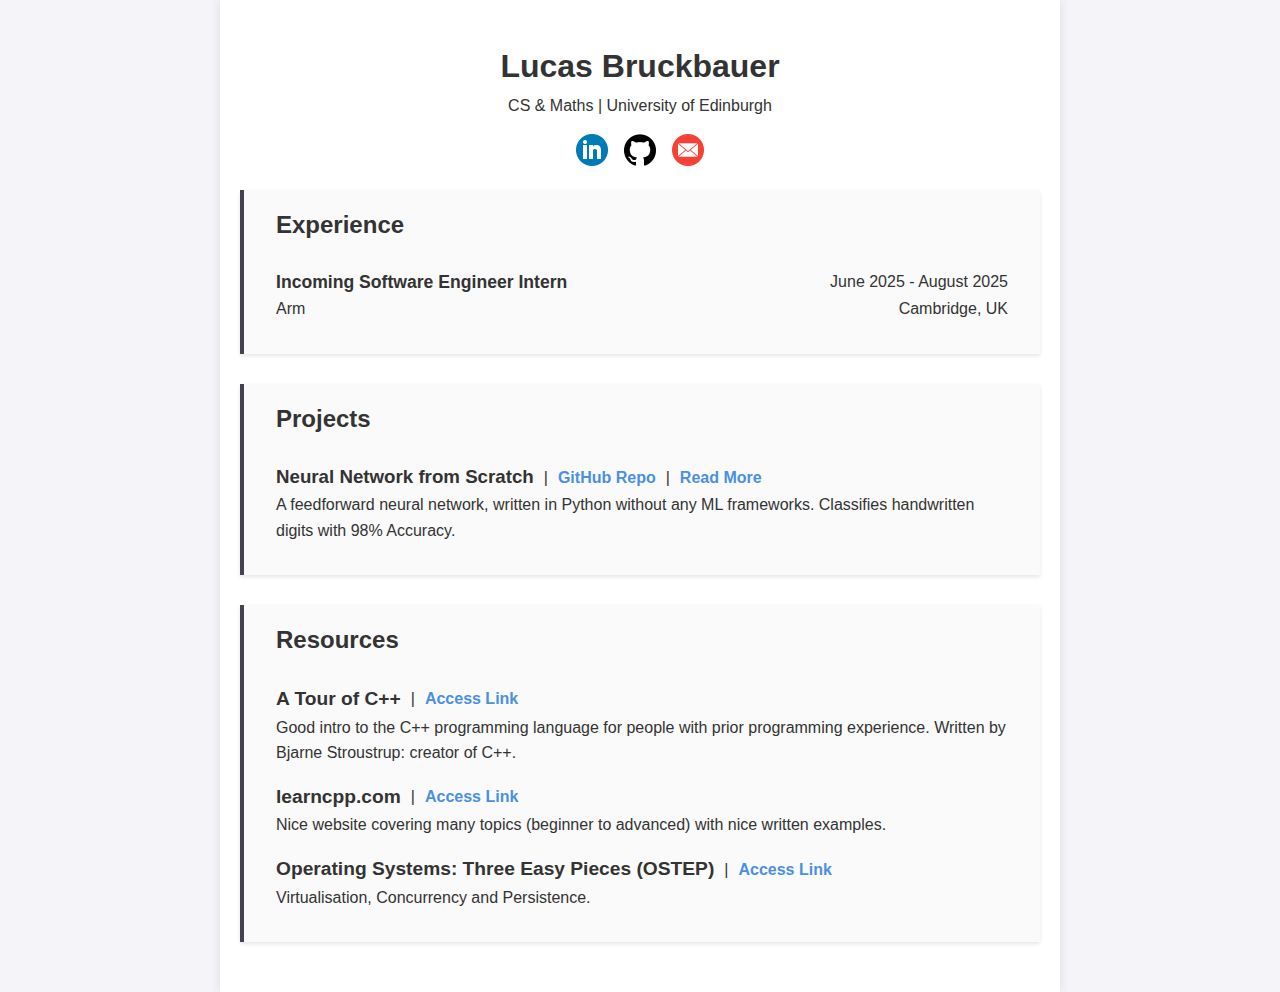
==== index.html @ 79fe23b5 "Website Upload" ====
<!DOCTYPE html>
<html lang="en">
<head>
    <meta charset="UTF-8">
    <meta name="viewport" content="width=device-width, initial-scale=1.0">
    <title>Lucas Bruckbauer</title>
    <link rel="stylesheet" href="styles.css">
</head>
<body>
    <div class="container">
        <h1>Lucas Bruckbauer</h1>
        <p>CS & Maths | University of Edinburgh</p>
        <div class="social-icons">
            <a href="https://www.linkedin.com/in/lucasbruckbauer" target="_blank">
                <img src="./assets/icons/linkedin-icon.png" alt="LinkedIn" class="icon">
            </a>
            <a href="https://github.com/lucasbruckbauer" target="_blank">
                <img src="./assets/icons/github-icon.png" alt="GitHub" class="icon">
            </a>
            <a href="mailto:lucas.bruckbauer@example.com">
                <img src="./assets/icons/email-icon.png" alt="Email" class="icon">
            </a>
        </div>

        <main>
            <section id="experience">
                <h2>Experience</h2>
                <div class="experience-item">
                    <div class="experience-header">
                        <span class="role">Incoming Software Engineer Intern</span>
                        <span class="date">June 2025 - August 2025</span>
                    </div>
                    <div class="experience-subheader">
                        <span class="company">Arm</span>
                        <span class="location">Cambridge, UK</span>
                    </div>
                </div>
            </section>               

            <section id="projects">
                <h2>Projects</h2>
                <div class="project-item">
                    <div class="project-header">
                        <h3>Neural Network from Scratch</h3> | 
                        <a href="https://github.com/wryzxec/MNIST_NeuralNet" target="_blank">GitHub Repo</a> |
                        <a href="neuralnetproject.html">Read More</a>
                    </div>
                    <p>A feedforward neural network, written in Python without any ML frameworks. Classifies handwritten digits with 98% Accuracy.</p>
                </div>
            </section>

            <section id="resources">
                <h2>Resources</h2>
                <div class="resource-item">
                    <div class="resource-header">
                        <h3>A Tour of C++</h3> | 
                        <a href="https://isocpp.org/tour" target="_blank">Access Link</a>
                    </div>
                    <p>
                        Good intro to the C++ programming language for people with prior programming experience. 
                        Written by Bjarne Stroustrup: creator of C++.
                    </p>
                </div>
                <div class="resource-item">
                    <div class="resource-header">
                        <h3>learncpp.com</h3> | 
                        <a href="https://www.learncpp.com" target="_blank">Access Link</a>
                    </div>
                    <p>
                        Nice website covering many topics (beginner to advanced) with nice written examples.
                    </p>
                </div>

                <div class="resource-item">
                    <div class="resource-header">
                        <h3>Operating Systems: Three Easy Pieces (OSTEP)</h3> | 
                        <a href="https://pages.cs.wisc.edu/~remzi/OSTEP/" target="_blank">Access Link</a>
                    </div>
                    <p>
                        Virtualisation, Concurrency and Persistence.
                    </p>
                </div>
            </section>
        </main>
    </div>
</body>
</html>
---- styles.css ----
/* General Reset */
body {
    margin: 0;
    font-family: Arial, sans-serif;
    line-height: 1.6;
    background-color: #f4f4f9;
    color: #333;
}

/* Container */
.container {
    position: relative;
    max-width: 800px;
    margin: 0 auto;
    padding: 20px;
    background: #fff;
    box-shadow: 0 0 10px rgba(0, 0, 0, 0.1);
    text-align: center;
}

h1 {
    margin-bottom: 0em; /* Reduce the bottom margin of the <h1> */
}

p {
    margin-top: 0em;
}

h2 {
    margin-top: 0em;
    margin-bottom: 1em;
}

/* 
<------------------------------------------------------------------------>
                                Main Page
<------------------------------------------------------------------------>
*/

main {
    text-align: left;
}

/* Icons */
.social-icons {
    margin-top: 1em;
    display: flex;
    justify-content: center;
    gap: 1em;
    margin-bottom: 1em;
}

.social-icons .icon {
    width: 32px;
    height: 32px;
    transition: transform 0.3s ease, opacity 0.3s ease;
}

.social-icons .icon:hover {
    transform: scale(1.1);
    opacity: 0.8;
}

/* Experience Section */
#experience {
    margin-bottom: 30px;
    padding: 1em 2em;
    background-color: #fafafa;
    border-left: 4px solid #46414E;
    box-shadow: 0 2px 4px rgba(0, 0, 0, 0.1);
}

.experience-item {
    margin-bottom: 1em;
}

.experience-header {
    display: flex;
    justify-content: space-between;
    align-items: center;
}

.experience-subheader {
    display: flex;
    justify-content: space-between;
    align-items: center;
    margin-bottom: 5px;
}

.role {
    font-weight: bold;
    font-size: 1.1rem;
    flex: 1;
}

/* Projects Section */
#projects {
    margin-bottom: 30px;
    padding: 1em 2em;
    background-color: #fafafa;
    border-left: 4px solid #46414E;
    box-shadow: 0 2px 4px rgba(0, 0, 0, 0.1);
}

.project-item h3 {
    margin: 0;
}

.project-item p {
    margin: 0;
}

.project-item {
    margin-bottom: 1em;
}

.project-header {
    display: inline-flex;
    gap: 10px;
    align-items: center;
}

.project-item a {
    color: #4a90e2;
    text-decoration: none;
    font-weight: bold;
}

.project-item a:hover {
    text-decoration: underline;
    text-decoration-thickness: 3px
}

/* Resources Section */
#resources {
    margin-bottom: 30px;
    padding: 1em 2em;
    background-color: #fafafa;
    border-left: 4px solid #46414E;
    box-shadow: 0 2px 4px rgba(0, 0, 0, 0.1);
}

.resource-item {
    margin-top: 0;
    margin-bottom: 1em;
}

.resource-item p {
    margin: 0;
}

.resource-header {
    display: inline-flex;
    gap: 10px;
    align-items: center;
}

.resource-header h3 {
    margin: 0;
    font-size: 1.2rem;
}

.resource-header a {
    text-decoration: none;
    color: #4a90e2;
    font-weight: bold;
    margin: 0;
}

.resource-header a:hover {
    text-decoration: underline;
}

/* 
<------------------------------------------------------------------------>
                                Project Page
<------------------------------------------------------------------------>
*/

/* Home box styling */
.home-link {
    position: absolute;
    top: 1em;
    left: 1em;
    padding: 8px 12px;
}

.home-link a {
    text-decoration: none;
    color: #4a90e2;
    font-weight: bold;
}

.home-link a:hover {
    text-decoration: underline;
    text-decoration-thickness: 3px;
}

.project-subtitle {
    font-size: 1.5rem;
    font-weight: bold;
    text-align: left;
    margin-top: 20px;
    margin-bottom: 10px;
    color: #333;
}

.project-subsubtitle {
    font-size: 1rem;
    font-weight: bold;
    text-align: left;
    margin-top: 20px;
    margin-bottom: 10px;
    color: #333;
}

.spacer {
    margin-top: 2em;
}

.project-text {
    text-align: left;
    margin: 10px 0;
}

.image {
    max-width: 100%;
    height: auto;
    display: block;
}

/* Project List Styling */
.project-list {
    text-align: left;
    margin: 20px 0;
    padding-left: 20px;
    font-size: 1rem;
    line-height: 1.8;
    color: #333;
}

.project-list ol {
    list-style-type: decimal;
    margin-left: 2em;
    padding: 0;
}

.project-list p {
    display: inline;
    font-weight: normal;
}

.project-list .bold-enhance {
    font-weight: bold;
    color: #222;
}

/* Project Table Styling */
.styled-table {
    width: 100%;
    border-collapse: collapse;
    margin: 1em auto;
    font-size: 1em;
    font-family: Arial, sans-serif;
    text-align: left;
}

.styled-table thead tr {
    background-color: #f1f1f1;
    font-weight: bold;
}

.styled-table th, .styled-table td {
    text-align: left;
    border: 0.1em solid #ddd;
    padding: 0.7em;
}

.styled-table tbody tr:hover {
    background-color: #f1f1f1;
    cursor: pointer;
}

.project-link a {
    color: #4a90e2;
    text-decoration: none;
    font-weight: bold;
}

.project-link a:hover {
    text-decoration: underline;
    text-decoration-thickness: 3px
}
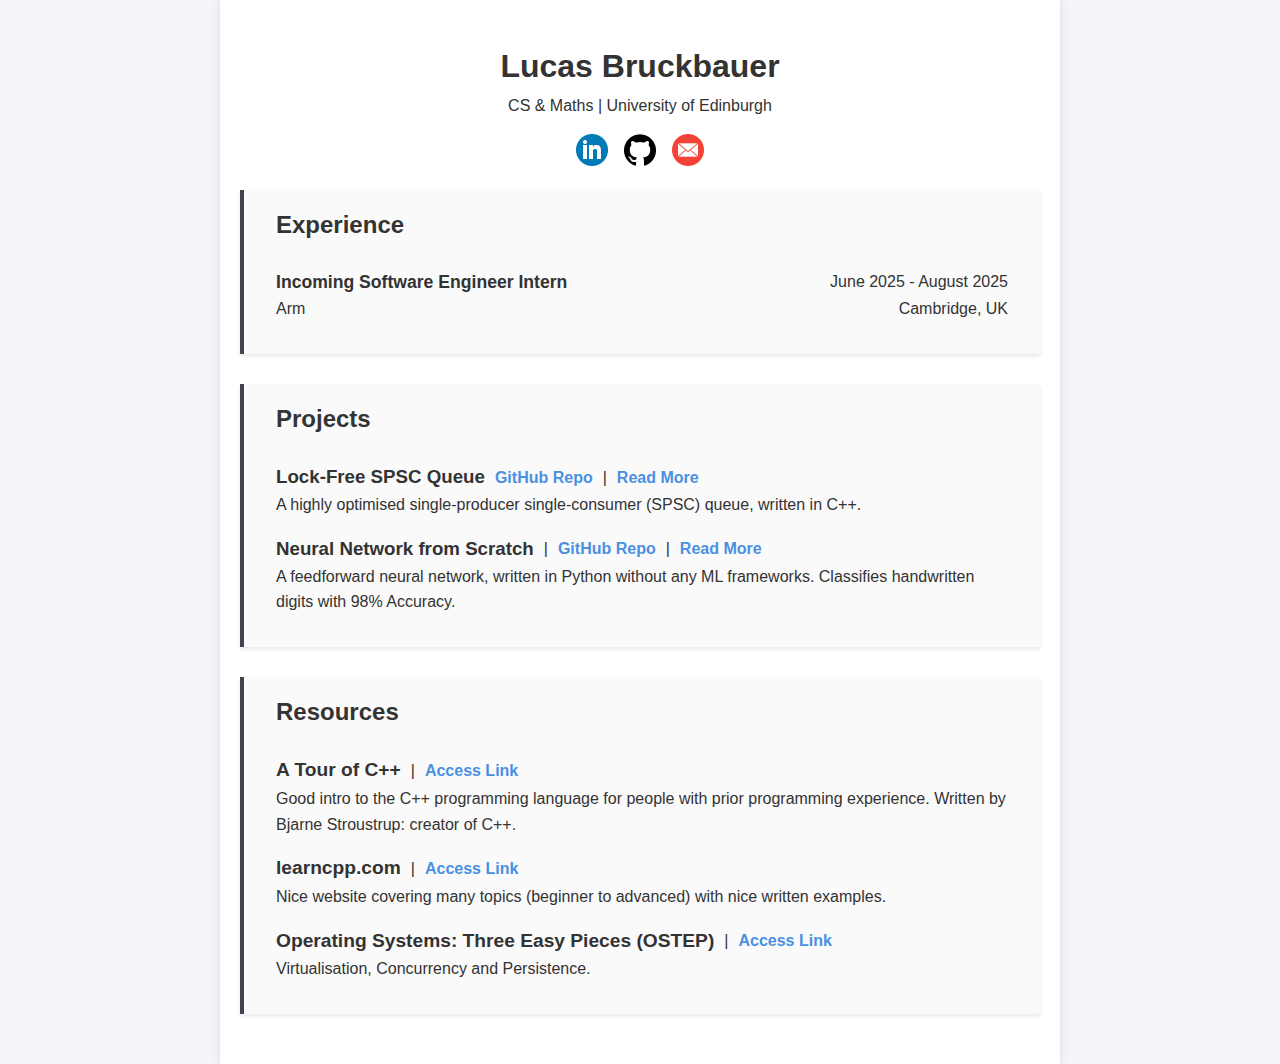
==== commit 95d2e8ef: "added spsc queue project" ====
--- a/index.html
+++ b/index.html
@@ -11,10 +11,10 @@
         <h1>Lucas Bruckbauer</h1>
         <p>CS & Maths | University of Edinburgh</p>
         <div class="social-icons">
-            <a href="https://www.linkedin.com/in/lucasbruckbauer" target="_blank">
+            <a href="https://www.linkedin.com/in/lucas-bruckbauer" target="_blank">
                 <img src="./assets/icons/linkedin-icon.png" alt="LinkedIn" class="icon">
             </a>
-            <a href="https://github.com/lucasbruckbauer" target="_blank">
+            <a href="https://github.com/wryzxec" target="_blank">
                 <img src="./assets/icons/github-icon.png" alt="GitHub" class="icon">
             </a>
             <a href="mailto:lucas.bruckbauer@example.com">
@@ -41,9 +41,17 @@
                 <h2>Projects</h2>
                 <div class="project-item">
                     <div class="project-header">
+                        <h3> Lock-Free SPSC Queue </h3>
+                        <a href="https://github.com/wryzxec/PikaQ" target="_blank">GitHub Repo</a> |
+                        <a href="lockfree_spsc.html">Read More</a>
+                    </div>
+                    <p> A highly optimised single-producer single-consumer (SPSC) queue, written in C++.</p> 
+                </div>
+                <div class="project-item">
+                    <div class="project-header">
                         <h3>Neural Network from Scratch</h3> | 
                         <a href="https://github.com/wryzxec/MNIST_NeuralNet" target="_blank">GitHub Repo</a> |
-                        <a href="neuralnetproject.html">Read More</a>
+                        <a href="neuralnet.html">Read More</a>
                     </div>
                     <p>A feedforward neural network, written in Python without any ML frameworks. Classifies handwritten digits with 98% Accuracy.</p>
                 </div>
--- a/styles.css
+++ b/styles.css
@@ -169,6 +169,7 @@
 
 .resource-header a:hover {
     text-decoration: underline;
+    text-decoration-thickness: 3px
 }
 
 /* 
@@ -216,6 +217,12 @@
 
 .spacer {
     margin-top: 2em;
+}
+
+.divider {
+    border: none;
+    border-top: 2px solid #ddd;
+    margin: 10px 0;
 }
 
 .project-text {
@@ -291,3 +298,18 @@
     text-decoration: underline;
     text-decoration-thickness: 3px
 }
+
+.project-resource-link {
+    text-align: left;
+}
+
+.project-resource-link a {
+    color: #4a90e2;
+    font-weight: bold;
+    text-decoration: none;
+}
+
+.project-resource-link a:hover {
+    text-decoration: underline;
+    text-decoration-thickness: 3px
+}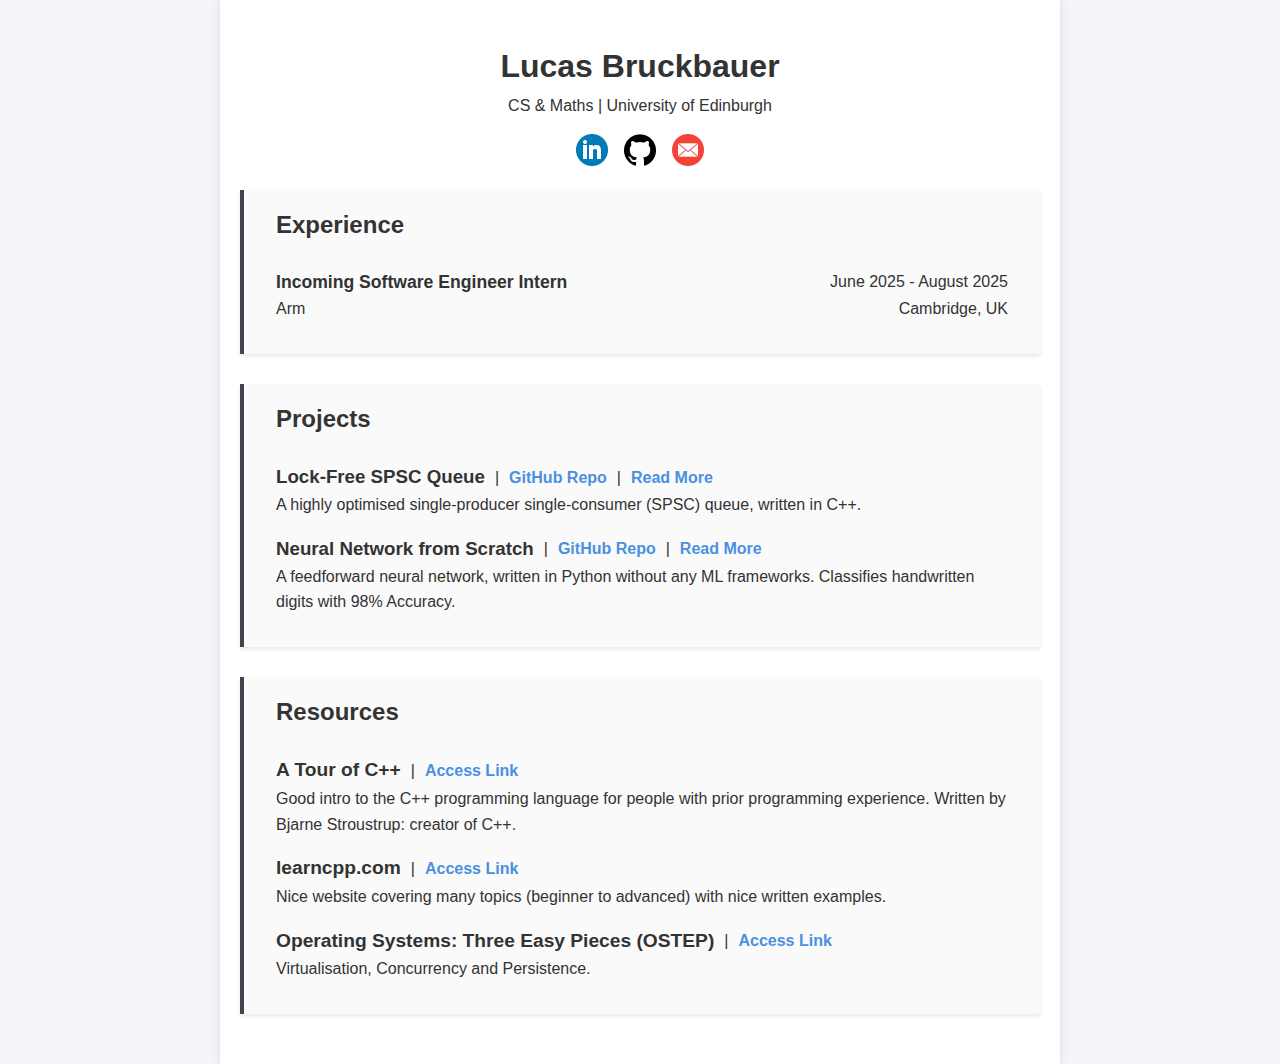
==== commit 4ad1a9e6: "format spsc project title" ====
--- a/index.html
+++ b/index.html
@@ -41,7 +41,7 @@
                 <h2>Projects</h2>
                 <div class="project-item">
                     <div class="project-header">
-                        <h3> Lock-Free SPSC Queue </h3>
+                        <h3> Lock-Free SPSC Queue </h3> |
                         <a href="https://github.com/wryzxec/PikaQ" target="_blank">GitHub Repo</a> |
                         <a href="lockfree_spsc.html">Read More</a>
                     </div>
--- a/styles.css
+++ b/styles.css
@@ -312,4 +312,11 @@
 .project-resource-link a:hover {
     text-decoration: underline;
     text-decoration-thickness: 3px
+}
+
+.project-resource-link a:visited {
+    color: #4a90e2;
+    text-decoration: none;
+    font-weight: bold;
+    text-align: left;
 }